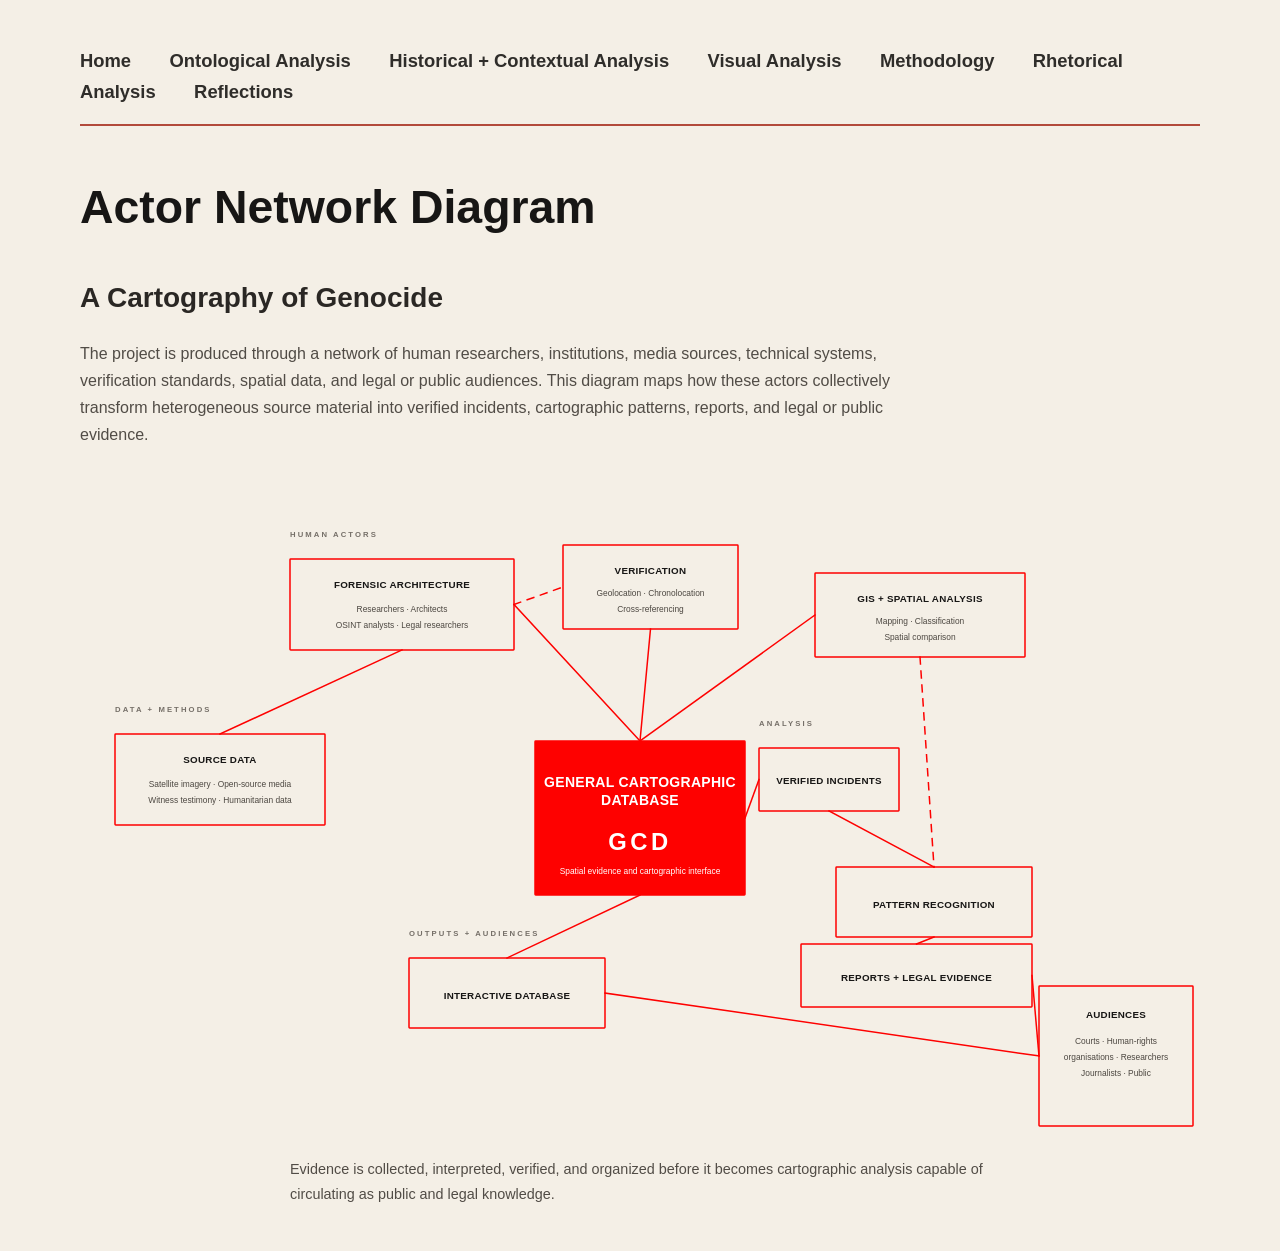
==== actor-network.html @ 8929e4bf "Update all .html files" ====
<!DOCTYPE html>
<html lang="en">
<head>
<meta charset="UTF-8">
<meta name="viewport" content="width=device-width, initial-scale=1.0">
<title>Actor Network Diagram - A Cartography of Genocide</title>

<link rel="stylesheet" href="style.css">

</head>

<body>

<nav>
    <a href="index.html">Home</a>
    <a href="ontology.html">Ontological Analysis</a>
    <a href="historical.html">Historical + Contextual Analysis</a>
    <a href="visual.html">Visual Analysis</a>
    <a href="methodology.html">Methodology</a>
    <a href="rhetorical.html">Rhetorical Analysis</a>
    <a href="reflections.html">Reflections</a>
</nav>

<main class="actor-network-page">
    <h1>Actor Network Diagram</h1>

    <h2>A Cartography of Genocide</h2>

    <p class="actor-network-introduction">
    The project is produced through a network of human researchers, institutions, media sources, technical systems, verification standards, spatial data, and legal or public audiences. This diagram maps how these actors collectively transform heterogeneous source material into verified incidents, cartographic patterns, reports, and legal or public evidence.
    </p>

    <!-- Seven grouped stages clarify how evidence becomes cartographic knowledge. -->
    <figure class="actor-network-figure" aria-labelledby="network-caption">
        <svg class="actor-network-diagram" viewBox="0 0 1600 900" role="img" aria-labelledby="network-title network-description" xmlns="http://www.w3.org/2000/svg">
            <title id="network-title">Actor network for A Cartography of Genocide</title>
            <desc id="network-description">Ten nodes form a wide constellation around the General Cartographic Database, which occupies the exact visual centre.</desc>

            <!-- Twelve direct edge-to-edge relationships; dashed lines are secondary. -->
            <g class="network-connections" aria-hidden="true">
                <line x1="200" y1="330" x2="460" y2="210" />
                <line x1="620" y1="145" x2="800" y2="340" />
                <line x1="815" y1="180" x2="800" y2="340" />
                <line x1="1050" y1="160" x2="800" y2="340" />
                <line x1="950" y1="450" x2="970" y2="395" />
                <line x1="1070" y1="440" x2="1220" y2="520" />
                <line x1="800" y1="560" x2="610" y2="650" />
                <line x1="1220" y1="620" x2="1195" y2="630" />
                <line x1="750" y1="700" x2="1370" y2="790" />
                <line x1="1360" y1="675" x2="1370" y2="790" />
                <line class="network-connection--secondary" x1="620" y1="145" x2="690" y2="120" />
                <line class="network-connection--secondary" x1="1200" y1="220" x2="1220" y2="520" />
            </g>

            <!-- HUMAN ACTORS -->
            <text x="300" y="48" class="network-category">HUMAN ACTORS</text>
            <g class="network-node network-node--medium" aria-label="Forensic Architecture">
                <rect x="300" y="80" width="320" height="130" />
                <text x="460" y="122" text-anchor="middle" class="network-primary">FORENSIC ARCHITECTURE</text>
                <text x="460" y="155" text-anchor="middle" class="network-secondary">Researchers · Architects</text>
                <text x="460" y="179" text-anchor="middle" class="network-secondary">OSINT analysts · Legal researchers</text>
            </g>

            <!-- DATA + METHODS -->
            <text x="50" y="298" class="network-category">DATA + METHODS</text>
            <g class="network-node network-node--medium" aria-label="Source data">
                <rect x="50" y="330" width="300" height="130" />
                <text x="200" y="372" text-anchor="middle" class="network-primary">SOURCE DATA</text>
                <text x="200" y="405" text-anchor="middle" class="network-secondary">Satellite imagery · Open-source media</text>
                <text x="200" y="429" text-anchor="middle" class="network-secondary">Witness testimony · Humanitarian data</text>
            </g>

            <g class="network-node network-node--medium" aria-label="Verification">
                <rect x="690" y="60" width="250" height="120" />
                <text x="815" y="101" text-anchor="middle" class="network-primary">VERIFICATION</text>
                <text x="815" y="133" text-anchor="middle" class="network-secondary">Geolocation · Chronolocation</text>
                <text x="815" y="156" text-anchor="middle" class="network-secondary">Cross-referencing</text>
            </g>

            <g class="network-node network-node--medium" aria-label="GIS and spatial analysis">
                <rect x="1050" y="100" width="300" height="120" />
                <text x="1200" y="141" text-anchor="middle" class="network-primary">GIS + SPATIAL ANALYSIS</text>
                <text x="1200" y="173" text-anchor="middle" class="network-secondary">Mapping · Classification</text>
                <text x="1200" y="196" text-anchor="middle" class="network-secondary">Spatial comparison</text>
            </g>

            <!-- GENERAL CARTOGRAPHIC DATABASE: primary visual anchor. -->
            <g class="network-node network-node--gcd" aria-label="General Cartographic Database">
                <rect x="650" y="340" width="300" height="220" />
                <text x="800" y="405" text-anchor="middle" class="network-primary network-primary--gcd"><tspan x="800">GENERAL CARTOGRAPHIC</tspan><tspan x="800" dy="27">DATABASE</tspan></text>
                <text x="800" y="495" text-anchor="middle" class="network-gcd-abbreviation">GCD</text>
                <text x="800" y="530" text-anchor="middle" class="network-secondary">Spatial evidence and cartographic interface</text>
            </g>

            <!-- ANALYSIS -->
            <text x="970" y="318" class="network-category">ANALYSIS</text>
            <g class="network-node" aria-label="Verified incidents">
                <rect x="970" y="350" width="200" height="90" />
                <text x="1070" y="402" text-anchor="middle" class="network-primary">VERIFIED INCIDENTS</text>
            </g>

            <g class="network-node network-node--medium" aria-label="Pattern recognition">
                <rect x="1080" y="520" width="280" height="100" />
                <text x="1220" y="578" text-anchor="middle" class="network-primary">PATTERN RECOGNITION</text>
            </g>

            <!-- OUTPUTS + AUDIENCES -->
            <text x="470" y="618" class="network-category">OUTPUTS + AUDIENCES</text>
            <g class="network-node network-node--medium" aria-label="Interactive database">
                <rect x="470" y="650" width="280" height="100" />
                <text x="610" y="708" text-anchor="middle" class="network-primary">INTERACTIVE DATABASE</text>
            </g>

            <g class="network-node network-node--medium" aria-label="Reports and legal evidence">
                <rect x="1030" y="630" width="330" height="90" />
                <text x="1195" y="683" text-anchor="middle" class="network-primary">REPORTS + LEGAL EVIDENCE</text>
            </g>

            <g class="network-node network-node--medium" aria-label="Audiences">
                <rect x="1370" y="690" width="220" height="200" />
                <text x="1480" y="735" text-anchor="middle" class="network-primary">AUDIENCES</text>
                <text x="1480" y="773" text-anchor="middle" class="network-secondary">Courts · Human-rights</text>
                <text x="1480" y="796" text-anchor="middle" class="network-secondary">organisations · Researchers</text>
                <text x="1480" y="819" text-anchor="middle" class="network-secondary">Journalists · Public</text>
            </g>
        </svg>

        <figcaption id="network-caption">
        Evidence is collected, interpreted, verified, and organized before it becomes cartographic analysis capable of circulating as public and legal knowledge.
        </figcaption>
    </figure>
</main>

</body>
</html>
---- style.css ----
body{
    font-family: Arial, Helvetica, sans-serif;
    max-width:1120px;
    margin:45px auto;
    padding:0 34px;
    line-height:1.7;
    color:#4c4741;
    background:#f4efe6;
}

/* Navigation */

nav{
    margin-bottom:55px;
    padding-bottom:16px;
    border-bottom:2px solid #b24a3b;
}

nav a{
    text-decoration:none;
    color:#2f2d2a;
    font-size:1.15rem;
    font-weight:700;
    margin-right:34px;
}

nav a:hover{
    color:#b24a3b;
}

/* Headings */

h1{
    font-size:2.45rem;
    line-height:1.15;
    color:#171615;
    margin-bottom:40px;
    font-weight:700;
}

h2,
h3,
h4{
    font-size:1.15rem;
    color:#2a2724;
    margin-top:38px;
    margin-bottom:18px;
    font-weight:700;
}

/* Text */

p{
    max-width:900px;
    color:#514c46;
    margin-bottom:22px;
    font-size:1rem;
}

em{
    color:#2a2724;
}

/* Links */

a{
    color:#9d3f32;
}

a:hover{
    color:#6f291f;
}

/* Tables */

table{
    width:100%;
    border-collapse:separate;
    border-spacing:0;
    margin:30px 0 50px 0;
    background:#fffaf1;
    box-shadow:0 6px 18px rgba(45,35,25,0.10);
    border:1px solid #cdbfaf;
    border-radius:8px;
    overflow:hidden;
}

th{
    background:#e4d6c4;
    color:#26231f;
    font-weight:700;
}

th,
td{
    border-right:1px solid #cdbfaf;
    border-bottom:1px solid #cdbfaf;
    padding:15px 18px;
    vertical-align:top;
    color:#4c4741;
}

th:last-child,
td:last-child{
    border-right:none;
}

tr:last-child td{
    border-bottom:none;
}

/* Bibliography */

.bibliography p{
    margin-left:40px;
    text-indent:-40px;
    margin-bottom:16px;
}

/* Ontology Diagram */

.diagram{
    border:1px solid #cdbfaf;
    background:#fffaf1;
    padding:32px;
    margin:42px 0;
    box-shadow:0 6px 18px rgba(45,35,25,0.10);
    border-radius:8px;
}

.diagram-box{
    border:1px solid #b24a3b;
    padding:16px;
    width:380px;
    margin:16px auto;
    text-align:center;
    background:#f8f0e6;
    color:#4c4741;
    border-radius:6px;
}

.diagram-title{
    font-weight:bold;
    margin-bottom:10px;
    color:#171615;
}

.arrow{
    text-align:center;
    font-size:24px;
    color:#b24a3b;
}

/* Actor Network Diagram */

.actor-network-page{
    max-width:1120px;
}

.actor-network-page h1{
    font-size:2.9rem;
}

.actor-network-page h2{
    font-size:1.75rem;
}

.actor-network-introduction{
    max-width:860px;
}

.actor-network-figure{
    max-width:1120px;
    margin:55px auto 0;
}

.actor-network-diagram{
    display:block;
    width:100%;
    height:auto;
    background:transparent;
    font-family:Arial, Helvetica, sans-serif;
}

.network-node rect{
    fill:transparent;
    stroke:#fe0100;
    stroke-width:1.5px;
    rx:1px;
    ry:1px;
    vector-effect:non-scaling-stroke;
}

.network-node--gcd rect{
    stroke-width:1.5px;
    fill:#fe0100;
}

.network-node--gcd .network-primary,
.network-node--gcd .network-secondary,
.network-node--gcd .network-gcd-abbreviation{
    fill:#ffffff;
}

.network-connections line{
    fill:none;
    stroke:#fe0100;
    stroke-width:1.5px;
    stroke-linecap:square;
    vector-effect:non-scaling-stroke;
}

.network-connection--secondary{
    stroke-dasharray:7 7;
}

.network-category{
    fill:#756f68;
    font-size:11px;
    font-weight:600;
    letter-spacing:3px;
}

.network-primary{
    fill:#171615;
    font-size:14px;
    font-weight:700;
    letter-spacing:0.4px;
}

.network-primary--gcd{
    font-size:20px;
}

.network-gcd-abbreviation{
    fill:#171615;
    font-size:34px;
    font-weight:700;
    letter-spacing:5px;
}

.network-secondary{
    fill:#4c4741;
    font-size:12px;
    font-weight:400;
}

.actor-network-figure figcaption{
    max-width:700px;
    margin:24px auto 0;
    color:#514c46;
    font-size:0.9rem;
}

@media (max-width:700px){
    .actor-network-figure{
        margin-top:40px;
        overflow-x:auto;
        padding-bottom:12px;
        -webkit-overflow-scrolling:touch;
    }

    .actor-network-diagram{
        min-width:900px;
    }
}
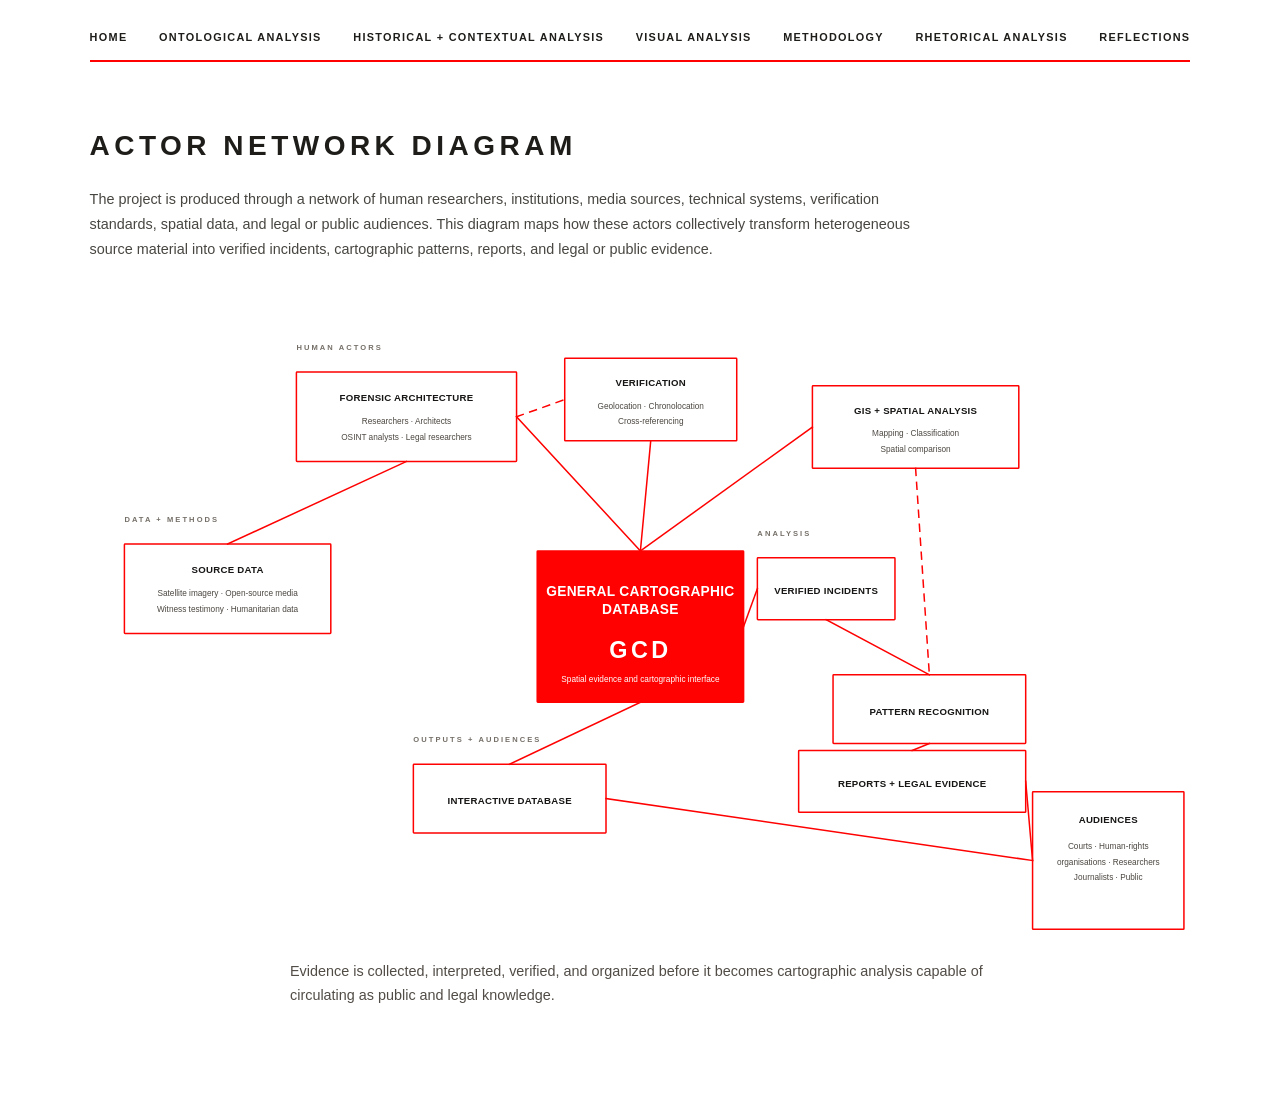
==== commit 343df15c: "Update actor network, and all html and style.css" ====
--- a/actor-network.html
+++ b/actor-network.html
@@ -22,9 +22,7 @@
 </nav>
 
 <main class="actor-network-page">
-    <h1>Actor Network Diagram</h1>
-
-    <h2>A Cartography of Genocide</h2>
+    <h2>Actor Network Diagram</h2>
 
     <p class="actor-network-introduction">
     The project is produced through a network of human researchers, institutions, media sources, technical systems, verification standards, spatial data, and legal or public audiences. This diagram maps how these actors collectively transform heterogeneous source material into verified incidents, cartographic patterns, reports, and legal or public evidence.
--- a/style.css
+++ b/style.css
@@ -1,108 +1,265 @@
+:root{
+    --paper:#ffffff;
+    --ink:#1e1d1a;
+    --muted:#706c65;
+    --rule:#d9d6ce;
+    --accent:#fe0100;
+}
+
+*{
+    box-sizing:border-box;
+}
+
+html{
+    background:var(--paper);
+}
+
 body{
-    font-family: Arial, Helvetica, sans-serif;
-    max-width:1120px;
-    margin:45px auto;
-    padding:0 34px;
-    line-height:1.7;
-    color:#4c4741;
-    background:#f4efe6;
+    font-family:Arial, Helvetica, sans-serif;
+    max-width:1320px;
+    margin:0 auto;
+    padding:30px clamp(48px, 7vw, 96px) 90px;
+    line-height:1.65;
+    color:var(--ink);
+    background:var(--paper);
 }
 
 /* Navigation */
 
 nav{
-    margin-bottom:55px;
-    padding-bottom:16px;
-    border-bottom:2px solid #b24a3b;
+    display:flex;
+    flex-wrap:wrap;
+    justify-content:space-between;
+    gap:10px 27px;
+    margin-bottom:38px;
+    padding:0 0 15px;
+    border-bottom:2px solid var(--accent);
 }
 
 nav a{
+    margin:0;
+    color:var(--ink);
+    font-size:0.68rem;
+    font-weight:700;
+    letter-spacing:0.12em;
+    line-height:1.4;
     text-decoration:none;
-    color:#2f2d2a;
-    font-size:1.15rem;
-    font-weight:700;
-    margin-right:34px;
-}
-
-nav a:hover{
-    color:#b24a3b;
+    text-transform:uppercase;
+}
+
+nav a:hover,
+nav a:focus-visible{
+    color:var(--accent);
 }
 
 /* Headings */
 
 h1{
-    font-size:2.45rem;
-    line-height:1.15;
-    color:#171615;
-    margin-bottom:40px;
-    font-weight:700;
+    max-width:780px;
+    margin:0 0 45px;
+    color:var(--ink);
+    font-size:clamp(2rem, 3.2vw, 3rem);
+    font-weight:600;
+    letter-spacing:-0.035em;
+    line-height:1.04;
 }
 
 h2,
 h3,
 h4{
-    font-size:1.15rem;
-    color:#2a2724;
-    margin-top:38px;
-    margin-bottom:18px;
-    font-weight:700;
+    max-width:780px;
+    margin:64px 0 22px;
+    color:var(--ink);
+    font-size:0.72rem;
+    font-weight:700;
+    letter-spacing:0.16em;
+    line-height:1.4;
+    text-transform:uppercase;
+}
+
+h3{
+    margin-top:48px;
 }
 
 /* Text */
 
 p{
-    max-width:900px;
-    color:#514c46;
+    max-width:780px;
+    margin:0 0 20px;
+    color:#484641;
+    font-size:0.9rem;
+    line-height:1.72;
+}
+
+em{
+    color:var(--ink);
+}
+
+/* Links */
+
+a{
+    color:#a51610;
+}
+
+a:hover{
+    color:var(--accent);
+}
+
+/* Homepage map field */
+
+.home-study-layout{
+    display:grid;
+    grid-template-columns:minmax(0, 0.9fr) minmax(460px, 1.1fr);
+    column-gap:clamp(42px, 5vw, 70px);
+    align-items:start;
+}
+
+.home-hero{
+    grid-column:1;
+    margin:0 0 34px;
+}
+
+.home-page nav{
+    margin-bottom:38px;
+}
+
+.home-hero-visual{
+    position:sticky;
+    top:30px;
+    grid-column:2;
+    grid-row:1 / span 2;
+    align-self:start;
+    display:flex;
+    justify-content:flex-end;
+    width:calc(100% + clamp(70px, 7vw, 120px));
+    height:calc(100vh - 105px);
+    min-height:720px;
+    max-height:none;
+    margin:0 clamp(-120px, -7vw, -70px) 0 0;
+    overflow:visible;
+}
+
+.home-hero-map{
+    display:block;
+    flex:0 0 auto;
+    width:auto;
+    max-width:none;
+    height:100%;
+}
+
+.home-hero-copy{
+    margin-top:0;
+    padding-top:0;
+    border-top:0;
+}
+
+.home-hero-copy h1{
+    max-width:390px;
     margin-bottom:22px;
-    font-size:1rem;
-}
-
-em{
-    color:#2a2724;
-}
-
-/* Links */
-
-a{
-    color:#9d3f32;
-}
-
-a:hover{
-    color:#6f291f;
+    font-size:clamp(1.55rem, 2.1vw, 2.1rem);
+    line-height:1.07;
+}
+
+.eyebrow,
+.project-credit{
+    color:var(--muted);
+    font-size:0.66rem;
+    font-weight:700;
+    letter-spacing:0.15em;
+    text-transform:uppercase;
+}
+
+.eyebrow{
+    margin-bottom:22px;
+}
+
+.project-credit{
+    line-height:1.5;
+}
+
+.home-study-content{
+    grid-column:1;
+    min-width:0;
+}
+
+.home-study-content > h2:first-child{
+    margin-top:0;
+}
+
+.home-study-content h2{
+    margin-top:48px;
+}
+
+.home-study-content table{
+    margin-bottom:54px;
+    font-size:0.7rem;
+}
+
+.home-study-content th,
+.home-study-content td{
+    padding:10px 8px;
+}
+
+.home-study-content .bibliography p{
+    font-size:0.79rem;
+}
+
+/* Reading pages */
+
+.analysis-page > h1,
+.analysis-page > h2,
+.analysis-page > h3,
+.analysis-page > p{
+    margin-left:clamp(0px, 7vw, 105px);
+}
+
+.analysis-page > h1{
+    margin-top:10px;
+    margin-bottom:65px;
+}
+
+.analysis-page > h2:first-of-type{
+    margin-top:0;
 }
 
 /* Tables */
 
 table{
     width:100%;
-    border-collapse:separate;
-    border-spacing:0;
-    margin:30px 0 50px 0;
-    background:#fffaf1;
-    box-shadow:0 6px 18px rgba(45,35,25,0.10);
-    border:1px solid #cdbfaf;
-    border-radius:8px;
-    overflow:hidden;
+    margin:25px 0 75px;
+    border-collapse:collapse;
+    background:transparent;
+    border-top:1px solid #aaa69e;
+    border-bottom:1px solid #aaa69e;
+    font-size:0.78rem;
+    line-height:1.55;
 }
 
 th{
-    background:#e4d6c4;
-    color:#26231f;
-    font-weight:700;
+    color:var(--ink);
+    font-size:0.64rem;
+    font-weight:700;
+    letter-spacing:0.1em;
+    text-align:left;
+    text-transform:uppercase;
 }
 
 th,
 td{
-    border-right:1px solid #cdbfaf;
-    border-bottom:1px solid #cdbfaf;
-    padding:15px 18px;
+    padding:13px 15px;
     vertical-align:top;
-    color:#4c4741;
+    color:#47443f;
+    border-bottom:1px solid var(--rule);
+}
+
+th:first-child,
+td:first-child{
+    padding-left:0;
 }
 
 th:last-child,
 td:last-child{
-    border-right:none;
+    padding-right:0;
 }
 
 tr:last-child td{
@@ -111,44 +268,55 @@
 
 /* Bibliography */
 
+.bibliography{
+    max-width:900px;
+}
+
 .bibliography p{
-    margin-left:40px;
-    text-indent:-40px;
-    margin-bottom:16px;
+    margin-left:36px;
+    text-indent:-36px;
+    margin-bottom:14px;
+    font-size:0.82rem;
 }
 
 /* Ontology Diagram */
 
 .diagram{
-    border:1px solid #cdbfaf;
-    background:#fffaf1;
-    padding:32px;
-    margin:42px 0;
-    box-shadow:0 6px 18px rgba(45,35,25,0.10);
-    border-radius:8px;
+    max-width:820px;
+    margin:55px 0 75px clamp(0px, 7vw, 105px);
+    padding:34px;
+    background:transparent;
+    border:1px solid var(--rule);
+}
+
+.analysis-page > h2:first-of-type + .diagram{
+    margin-top:20px;
 }
 
 .diagram-box{
-    border:1px solid #b24a3b;
-    padding:16px;
-    width:380px;
+    width:min(100%, 380px);
     margin:16px auto;
+    padding:15px;
+    color:#484641;
     text-align:center;
-    background:#f8f0e6;
-    color:#4c4741;
-    border-radius:6px;
+    background:transparent;
+    border:1px solid var(--accent);
+    border-radius:1px;
 }
 
 .diagram-title{
-    font-weight:bold;
-    margin-bottom:10px;
-    color:#171615;
+    margin-bottom:9px;
+    color:var(--ink);
+    font-size:0.72rem;
+    font-weight:700;
+    letter-spacing:0.08em;
+    text-transform:uppercase;
 }
 
 .arrow{
+    color:var(--accent);
+    font-size:20px;
     text-align:center;
-    font-size:24px;
-    color:#b24a3b;
 }
 
 /* Actor Network Diagram */
@@ -175,11 +343,20 @@
 }
 
 .actor-network-diagram{
+    position:relative;
     display:block;
     width:100%;
     height:auto;
+    aspect-ratio:16 / 9;
     background:transparent;
     font-family:Arial, Helvetica, sans-serif;
+}
+
+.actor-network-diagram svg{
+    display:block;
+    width:100%;
+    height:100%;
+    overflow:visible;
 }
 
 .network-node rect{
@@ -191,6 +368,14 @@
     vector-effect:non-scaling-stroke;
 }
 
+.network-node{
+    cursor:grab;
+}
+
+.network-node:active{
+    cursor:grabbing;
+}
+
 .network-node--gcd rect{
     stroke-width:1.5px;
     fill:#fe0100;
@@ -207,11 +392,97 @@
     stroke:#fe0100;
     stroke-width:1.5px;
     stroke-linecap:square;
+    pointer-events:stroke;
     vector-effect:non-scaling-stroke;
 }
 
 .network-connection--secondary{
     stroke-dasharray:7 7;
+}
+
+.network-connections line.network-relationship--input{
+    stroke:#b24a3b;
+}
+
+.network-connections line.network-relationship--analysis{
+    stroke:#457b9d;
+}
+
+.network-connections line.network-relationship--production{
+    stroke:#b7791f;
+}
+
+.network-connections line.network-relationship--communication{
+    stroke:#6d597a;
+}
+
+.network-connections line.is-highlighted{
+    stroke-width:2.5px;
+}
+
+.network-connections line.is-dimmed{
+    opacity:0.3;
+}
+
+.network-node.is-highlighted rect{
+    stroke-width:3px;
+}
+
+.network-tooltip{
+    position:absolute;
+    z-index:2;
+    padding:5px 8px;
+    border:1px solid #fe0100;
+    background:#ffffff;
+    color:#1e1d1a;
+    font-size:11px;
+    line-height:1.3;
+    max-width:260px;
+    opacity:0;
+    pointer-events:none;
+}
+
+.network-tooltip.is-visible{
+    opacity:1;
+}
+
+.network-tooltip strong,
+.network-tooltip span{
+    display:block;
+}
+
+.network-tooltip-category{
+    margin:2px 0 4px;
+    color:#706c65;
+    font-size:9px;
+    font-weight:700;
+    letter-spacing:0.1em;
+    text-transform:uppercase;
+}
+
+.network-legend-title,
+.network-legend-label{
+    fill:#706c65;
+    font-weight:700;
+    letter-spacing:1.4px;
+}
+
+.network-legend-title{
+    font-size:10px;
+}
+
+.network-legend-label{
+    font-size:9px;
+}
+
+.network-legend-swatch{
+    stroke-width:1.5px;
+    vector-effect:non-scaling-stroke;
+}
+
+.network-legend-edge{
+    stroke-width:2px;
+    vector-effect:non-scaling-stroke;
 }
 
 .network-category{
@@ -252,7 +523,92 @@
     font-size:0.9rem;
 }
 
+.actor-network-fallback{
+    margin:0;
+    padding:40px;
+    border:1.5px solid #fe0100;
+    text-align:center;
+}
+
+@media (max-width:860px){
+    nav{
+        justify-content:flex-start;
+    }
+
+    .home-study-layout{
+        grid-template-columns:1fr;
+    }
+
+    .home-hero,
+    .home-hero-visual,
+    .home-study-content{
+        grid-column:1;
+        grid-row:auto;
+    }
+
+    .home-hero{
+        margin-bottom:30px;
+    }
+
+    .home-hero-visual{
+        position:static;
+        display:block;
+        width:100%;
+        height:auto;
+        min-height:0;
+        max-height:none;
+        margin:0 0 48px;
+        overflow:visible;
+    }
+
+    .home-hero-map{
+        width:100%;
+        max-width:100%;
+        height:auto;
+        transform:none;
+    }
+}
+
 @media (max-width:700px){
+    body{
+        padding:18px 20px 65px;
+    }
+
+    nav{
+        gap:9px 18px;
+        margin-bottom:32px;
+    }
+
+    .home-hero{
+        margin-bottom:30px;
+    }
+
+    .home-hero-copy{
+        margin-top:0;
+    }
+
+    .analysis-page > h1,
+    .analysis-page > h2,
+    .analysis-page > h3,
+    .analysis-page > p{
+        margin-left:0;
+    }
+
+    .analysis-page > h1{
+        margin-bottom:48px;
+    }
+
+    table{
+        display:block;
+        overflow-x:auto;
+        white-space:normal;
+    }
+
+    .diagram{
+        margin-left:0;
+        padding:22px;
+    }
+
     .actor-network-figure{
         margin-top:40px;
         overflow-x:auto;
